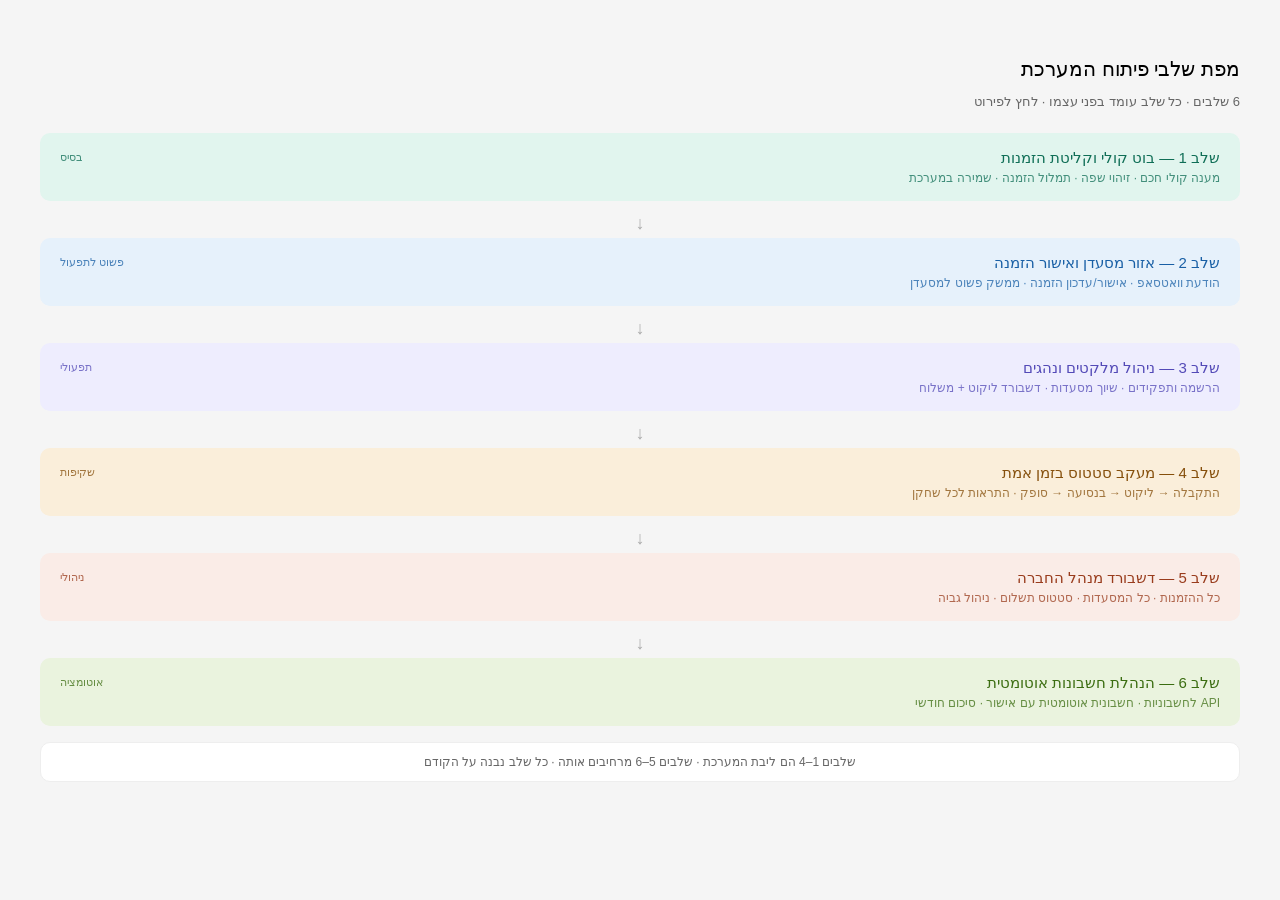
==== mockups/01_phases_overview.html @ 68e08d1b "Add initial phases overview HTML mockup" ====
<!DOCTYPE html>
<html dir="rtl" lang="he">
<head>
<meta charset="UTF-8">
<meta name="viewport" content="width=device-width, initial-scale=1.0">
<title>מפת שלבים — מערכת הזמנות</title>
<style>
  body { font-family: Arial, sans-serif; background: #f5f5f5; padding: 2rem; direction: rtl; }
  h2 { font-size: 20px; font-weight: 500; margin-bottom: 4px; }
  .subtitle { font-size: 13px; color: #666; margin-bottom: 24px; }
  .phase { border-radius: 10px; padding: 16px 20px; margin-bottom: 12px; cursor: pointer; transition: opacity .15s; }
  .phase:hover { opacity: .85; }
  .phase-title { font-size: 15px; font-weight: 500; margin-bottom: 4px; }
  .phase-sub { font-size: 12px; opacity: .75; }
  .phase-tag { float: left; font-size: 11px; opacity: .75; margin-top: 2px; }
  .arrow { text-align: center; color: #aaa; font-size: 18px; margin: 4px 0; }
  .p1 { background: #e1f5ee; color: #0f6e56; }
  .p2 { background: #e6f1fb; color: #185fa5; }
  .p3 { background: #eeedfe; color: #534ab7; }
  .p4 { background: #faeeda; color: #854f0b; }
  .p5 { background: #faece7; color: #993c1d; }
  .p6 { background: #eaf3de; color: #3b6d11; }
  .legend { margin-top: 16px; background: #fff; border-radius: 10px; padding: 12px 16px; font-size: 12px; color: #666; text-align: center; border: 1px solid #eee; }
</style>
</head>
<body>
<h2>מפת שלבי פיתוח המערכת</h2>
<p class="subtitle">6 שלבים · כל שלב עומד בפני עצמו · לחץ לפירוט</p>
<div class="phase p1"><span class="phase-tag">בסיס</span><div class="phase-title">שלב 1 — בוט קולי וקליטת הזמנות</div><div class="phase-sub">מענה קולי חכם · זיהוי שפה · תמלול הזמנה · שמירה במערכת</div></div>
<div class="arrow">↓</div>
<div class="phase p2"><span class="phase-tag">פשוט לתפעול</span><div class="phase-title">שלב 2 — אזור מסעדן ואישור הזמנה</div><div class="phase-sub">הודעת וואטסאפ · אישור/עדכון הזמנה · ממשק פשוט למסעדן</div></div>
<div class="arrow">↓</div>
<div class="phase p3"><span class="phase-tag">תפעולי</span><div class="phase-title">שלב 3 — ניהול מלקטים ונהגים</div><div class="phase-sub">הרשמה ותפקידים · שיוך מסעדות · דשבורד ליקוט + משלוח</div></div>
<div class="arrow">↓</div>
<div class="phase p4"><span class="phase-tag">שקיפות</span><div class="phase-title">שלב 4 — מעקב סטטוס בזמן אמת</div><div class="phase-sub">התקבלה → ליקוט → בנסיעה → סופק · התראות לכל שחקן</div></div>
<div class="arrow">↓</div>
<div class="phase p5"><span class="phase-tag">ניהולי</span><div class="phase-title">שלב 5 — דשבורד מנהל החברה</div><div class="phase-sub">כל ההזמנות · כל המסעדות · סטטוס תשלום · ניהול גביה</div></div>
<div class="arrow">↓</div>
<div class="phase p6"><span class="phase-tag">אוטומציה</span><div class="phase-title">שלב 6 — הנהלת חשבונות אוטומטית</div><div class="phase-sub">API לחשבוניות · חשבונית אוטומטית עם אישור · סיכום חודשי</div></div>
<div class="legend">שלבים 1–4 הם ליבת המערכת · שלבים 5–6 מרחיבים אותה · כל שלב נבנה על הקודם</div>
</body>
</html>
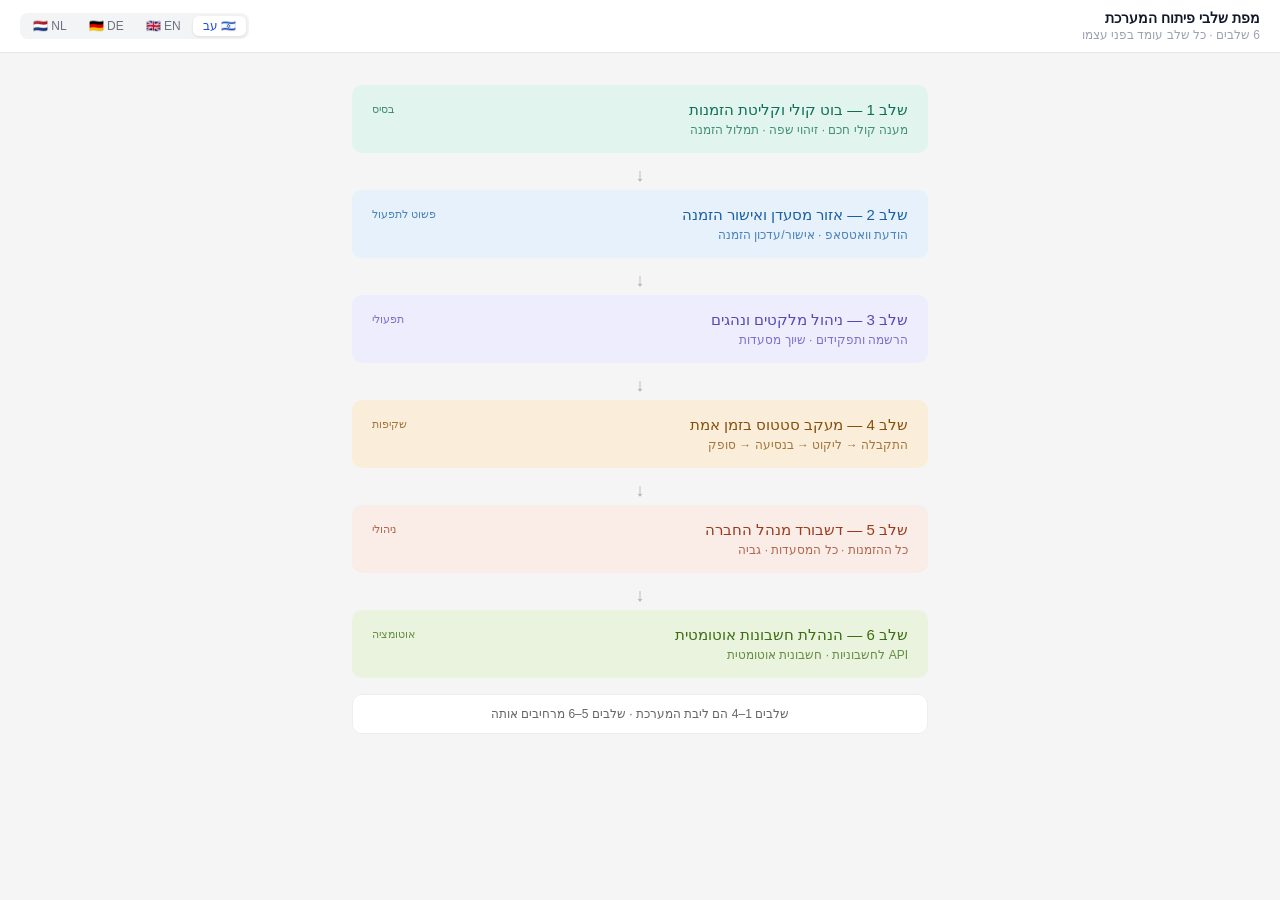
==== commit 924f7fc8: "Update HTML structure and content for phases overview" ====
--- a/mockups/01_phases_overview.html
+++ b/mockups/01_phases_overview.html
@@ -1,42 +1,74 @@
 <!DOCTYPE html>
-<html dir="rtl" lang="he">
+<html lang="he" dir="rtl">
 <head>
 <meta charset="UTF-8">
 <meta name="viewport" content="width=device-width, initial-scale=1.0">
-<title>מפת שלבים — מערכת הזמנות</title>
+<title>Smart Order System — Phases</title>
+<link rel="stylesheet" href="i18n.css">
 <style>
-  body { font-family: Arial, sans-serif; background: #f5f5f5; padding: 2rem; direction: rtl; }
-  h2 { font-size: 20px; font-weight: 500; margin-bottom: 4px; }
-  .subtitle { font-size: 13px; color: #666; margin-bottom: 24px; }
-  .phase { border-radius: 10px; padding: 16px 20px; margin-bottom: 12px; cursor: pointer; transition: opacity .15s; }
+  body { font-family: Arial, sans-serif; background: #f5f5f5; margin: 0; }
+  .content { padding: 2rem; max-width: 640px; margin: 0 auto; }
+  h2 { font-size: 20px; font-weight: 500; margin-block-end: 4px; }
+  .subtitle { font-size: 13px; color: #666; margin-block-end: 24px; }
+  .phase { border-radius: 10px; padding: 16px 20px; margin-block-end: 12px; cursor: pointer; transition: opacity .15s; }
   .phase:hover { opacity: .85; }
-  .phase-title { font-size: 15px; font-weight: 500; margin-bottom: 4px; }
-  .phase-sub { font-size: 12px; opacity: .75; }
-  .phase-tag { float: left; font-size: 11px; opacity: .75; margin-top: 2px; }
-  .arrow { text-align: center; color: #aaa; font-size: 18px; margin: 4px 0; }
+  .phase-title { font-size: 15px; font-weight: 500; margin-block-end: 4px; }
+  .phase-sub   { font-size: 12px; opacity: .75; }
+  .arrow { text-align: center; color: #aaa; font-size: 18px; margin-block: 4px; }
   .p1 { background: #e1f5ee; color: #0f6e56; }
   .p2 { background: #e6f1fb; color: #185fa5; }
   .p3 { background: #eeedfe; color: #534ab7; }
   .p4 { background: #faeeda; color: #854f0b; }
   .p5 { background: #faece7; color: #993c1d; }
   .p6 { background: #eaf3de; color: #3b6d11; }
-  .legend { margin-top: 16px; background: #fff; border-radius: 10px; padding: 12px 16px; font-size: 12px; color: #666; text-align: center; border: 1px solid #eee; }
+  .legend { margin-block-start: 16px; background: #fff; border-radius: 10px; padding: 12px 16px; font-size: 12px; color: #666; text-align: center; border: 1px solid #eee; }
 </style>
 </head>
 <body>
-<h2>מפת שלבי פיתוח המערכת</h2>
-<p class="subtitle">6 שלבים · כל שלב עומד בפני עצמו · לחץ לפירוט</p>
-<div class="phase p1"><span class="phase-tag">בסיס</span><div class="phase-title">שלב 1 — בוט קולי וקליטת הזמנות</div><div class="phase-sub">מענה קולי חכם · זיהוי שפה · תמלול הזמנה · שמירה במערכת</div></div>
-<div class="arrow">↓</div>
-<div class="phase p2"><span class="phase-tag">פשוט לתפעול</span><div class="phase-title">שלב 2 — אזור מסעדן ואישור הזמנה</div><div class="phase-sub">הודעת וואטסאפ · אישור/עדכון הזמנה · ממשק פשוט למסעדן</div></div>
-<div class="arrow">↓</div>
-<div class="phase p3"><span class="phase-tag">תפעולי</span><div class="phase-title">שלב 3 — ניהול מלקטים ונהגים</div><div class="phase-sub">הרשמה ותפקידים · שיוך מסעדות · דשבורד ליקוט + משלוח</div></div>
-<div class="arrow">↓</div>
-<div class="phase p4"><span class="phase-tag">שקיפות</span><div class="phase-title">שלב 4 — מעקב סטטוס בזמן אמת</div><div class="phase-sub">התקבלה → ליקוט → בנסיעה → סופק · התראות לכל שחקן</div></div>
-<div class="arrow">↓</div>
-<div class="phase p5"><span class="phase-tag">ניהולי</span><div class="phase-title">שלב 5 — דשבורד מנהל החברה</div><div class="phase-sub">כל ההזמנות · כל המסעדות · סטטוס תשלום · ניהול גביה</div></div>
-<div class="arrow">↓</div>
-<div class="phase p6"><span class="phase-tag">אוטומציה</span><div class="phase-title">שלב 6 — הנהלת חשבונות אוטומטית</div><div class="phase-sub">API לחשבוניות · חשבונית אוטומטית עם אישור · סיכום חודשי</div></div>
-<div class="legend">שלבים 1–4 הם ליבת המערכת · שלבים 5–6 מרחיבים אותה · כל שלב נבנה על הקודם</div>
+<script src="translations.js"></script>
+<script>
+  document.addEventListener('DOMContentLoaded', () => {
+    buildPageHeader({ titleKey: 'phases_title', subtitleKey: 'phases_sub' });
+  });
+</script>
+
+<div class="content">
+  <div class="phase p1">
+    <span class="phase-tag" data-i18n="tag_base">בסיס</span>
+    <div class="phase-title" data-i18n="phase1_title">שלב 1 — בוט קולי וקליטת הזמנות</div>
+    <div class="phase-sub"  data-i18n="phase1_sub">מענה קולי חכם · זיהוי שפה · תמלול הזמנה</div>
+  </div>
+  <div class="arrow">↓</div>
+  <div class="phase p2">
+    <span class="phase-tag" data-i18n="tag_simple">פשוט לתפעול</span>
+    <div class="phase-title" data-i18n="phase2_title">שלב 2 — אזור מסעדן ואישור הזמנה</div>
+    <div class="phase-sub"  data-i18n="phase2_sub">הודעת וואטסאפ · אישור/עדכון הזמנה</div>
+  </div>
+  <div class="arrow">↓</div>
+  <div class="phase p3">
+    <span class="phase-tag" data-i18n="tag_ops">תפעולי</span>
+    <div class="phase-title" data-i18n="phase3_title">שלב 3 — ניהול מלקטים ונהגים</div>
+    <div class="phase-sub"  data-i18n="phase3_sub">הרשמה ותפקידים · שיוך מסעדות</div>
+  </div>
+  <div class="arrow">↓</div>
+  <div class="phase p4">
+    <span class="phase-tag" data-i18n="tag_transparent">שקיפות</span>
+    <div class="phase-title" data-i18n="phase4_title">שלב 4 — מעקב סטטוס בזמן אמת</div>
+    <div class="phase-sub"  data-i18n="phase4_sub">התקבלה → ליקוט → בנסיעה → סופק</div>
+  </div>
+  <div class="arrow">↓</div>
+  <div class="phase p5">
+    <span class="phase-tag" data-i18n="tag_mgmt">ניהולי</span>
+    <div class="phase-title" data-i18n="phase5_title">שלב 5 — דשבורד מנהל החברה</div>
+    <div class="phase-sub"  data-i18n="phase5_sub">כל ההזמנות · כל המסעדות · גביה</div>
+  </div>
+  <div class="arrow">↓</div>
+  <div class="phase p6">
+    <span class="phase-tag" data-i18n="tag_auto">אוטומציה</span>
+    <div class="phase-title" data-i18n="phase6_title">שלב 6 — הנהלת חשבונות אוטומטית</div>
+    <div class="phase-sub"  data-i18n="phase6_sub">API לחשבוניות · חשבונית אוטומטית</div>
+  </div>
+  <div class="legend" data-i18n="legend_text">שלבים 1–4 הם ליבת המערכת · שלבים 5–6 מרחיבים אותה</div>
+</div>
 </body>
 </html>
--- a/mockups/i18n.css
+++ b/mockups/i18n.css
@@ -0,0 +1,240 @@
+/*
+ * i18n.css
+ * Smart Order System — RTL/LTR layout layer
+ * Uses CSS Logical Properties throughout.
+ * Import AFTER your base stylesheet.
+ */
+
+/* ── Reset physical margin/padding to logical ─────────────────────────────── */
+
+*,
+*::before,
+*::after {
+  box-sizing: border-box;
+}
+
+/* Buttons — no fixed width, flex-based so German/Dutch text can grow */
+button,
+.btn-g,
+.btn-o,
+.btn-main,
+.btn-sec,
+.btn-sm,
+.tab,
+.fchip {
+  width: auto;
+  min-width: 0;
+  white-space: nowrap;
+  text-align: center;
+}
+
+/* Action rows — wrap on overflow so long DE/NL labels don't clip */
+.actions,
+.btn-row,
+.oc-actions {
+  display: flex;
+  flex-wrap: wrap;
+  gap: 6px;
+}
+
+.actions .btn-main,
+.actions .btn-sec,
+.btn-row .btn-sm {
+  flex: 1 1 auto;
+  min-width: 80px;
+}
+
+/* ── Logical margin/padding replacements ──────────────────────────────────── */
+
+/* Cards inner padding */
+.card-body,
+.pbody,
+.rest-detail,
+.det-header {
+  padding-inline: 12px;
+}
+
+/* Filter chips gap */
+.filter-row,
+.filter-chip-row {
+  display: flex;
+  flex-wrap: wrap;
+  gap: 5px;
+  margin-block-end: 10px;
+}
+
+/* Stat cards */
+.stats,
+.summary-bar,
+.mini-row,
+.stats-row {
+  display: grid;
+  gap: 8px;
+}
+
+/* Tab row border — logical */
+.tab-row {
+  display: flex;
+  border-block-end: 0.5px solid var(--c-border, #e5e7eb);
+  margin-block-end: 14px;
+  overflow-x: auto;
+}
+
+/* Tab active indicator — logical */
+.tab.active {
+  border-block-end: 2px solid #2563eb;
+}
+
+/* List rows */
+.hrow,
+.inv-row,
+.card-row,
+.order-mini,
+.collect-row {
+  display: flex;
+  justify-content: space-between;
+  align-items: center;
+  padding-block: 7px;
+  border-block-end: 0.5px solid var(--c-border, #e5e7eb);
+}
+
+/* Check items */
+.check-item {
+  display: flex;
+  align-items: center;
+  gap: 8px;
+  padding-block: 5px;
+  border-block-end: 0.5px solid var(--c-border, #f3f4f6);
+}
+
+/* Check qty — push to inline-end */
+.check-qty {
+  margin-inline-start: auto;
+}
+
+/* Card top row */
+.card-top,
+.oc-top,
+.rest-header,
+.mc-header,
+.det-header {
+  display: flex;
+  justify-content: space-between;
+  align-items: flex-start;
+  gap: 8px;
+}
+
+/* Avatar + name row */
+.user-info,
+.top {
+  display: flex;
+  align-items: center;
+  gap: 8px;
+}
+
+/* Progress bar — inherits block direction */
+.progress-bar {
+  block-size: 4px;
+  border-radius: 2px;
+  margin-block: 8px 4px;
+}
+
+.progress-fill {
+  block-size: 4px;
+  border-radius: 2px;
+}
+
+/* Driver info card */
+.driver-card {
+  margin-block-start: 8px;
+  padding-inline: 10px;
+  padding-block: 8px;
+}
+
+/* ── RTL-specific overrides ─────────────────────────────────────────────────── */
+
+[dir="rtl"] .open-btn::after  { content: none; }
+[dir="rtl"] .open-btn         { unicode-bidi: plaintext; }
+
+/* Flip the "open →" arrow for RTL */
+[dir="rtl"] [data-i18n="btn_open"]::after,
+[dir="rtl"] [data-i18n="open_btn"]::after { content: none; }
+
+/* Phase tag floats to logical inline-end */
+.phase-tag {
+  float: inline-end;
+  font-size: 11px;
+  opacity: .75;
+  margin-block-start: 2px;
+}
+
+/* ── Typography scaling for long languages ────────────────────────────────── */
+
+/*
+  German & Dutch strings can be 30–50% longer than Hebrew/English.
+  Use clamp() so text scales down gracefully instead of overflowing.
+*/
+.btn-g,
+.btn-o,
+.btn-main,
+.btn-sec,
+.btn-sm {
+  font-size: clamp(10px, 1.8vw, 13px);
+  padding-inline: clamp(6px, 1.5vw, 14px);
+  padding-block: 7px;
+}
+
+.tab {
+  font-size: clamp(10px, 1.6vw, 13px);
+  padding-inline: clamp(6px, 1.5vw, 14px);
+  padding-block: 8px;
+}
+
+.fchip {
+  font-size: clamp(10px, 1.4vw, 12px);
+  padding-inline: clamp(6px, 1.2vw, 10px);
+  padding-block: 3px;
+}
+
+/* Stats number — no scaling needed */
+.sc-n,
+.mini-n,
+.stat-n {
+  font-size: 20px;
+  font-weight: 500;
+}
+
+/* Labels below stats — can be long in DE/NL */
+.sc-l,
+.mini-l,
+.stat-l {
+  font-size: clamp(9px, 1.3vw, 11px);
+  color: #6b7280;
+  margin-block-start: 2px;
+  overflow: hidden;
+  text-overflow: ellipsis;
+  white-space: nowrap;
+}
+
+/* ── Search input — logical width ────────────────────────────────────────── */
+.search-input {
+  inline-size: 100%;
+  margin-block-end: 10px;
+}
+
+/* ── Summary total bar ───────────────────────────────────────────────────── */
+.summary-total {
+  display: flex;
+  justify-content: space-between;
+  align-items: center;
+  padding: 10px;
+  border-radius: 8px;
+  margin-block-start: 10px;
+}
+
+/* ── Page header (from translations.js buildPageHeader) ──────────────────── */
+.i18n-header {
+  position: sticky;
+  inset-block-start: 0;
+  z-index: 100;
+}
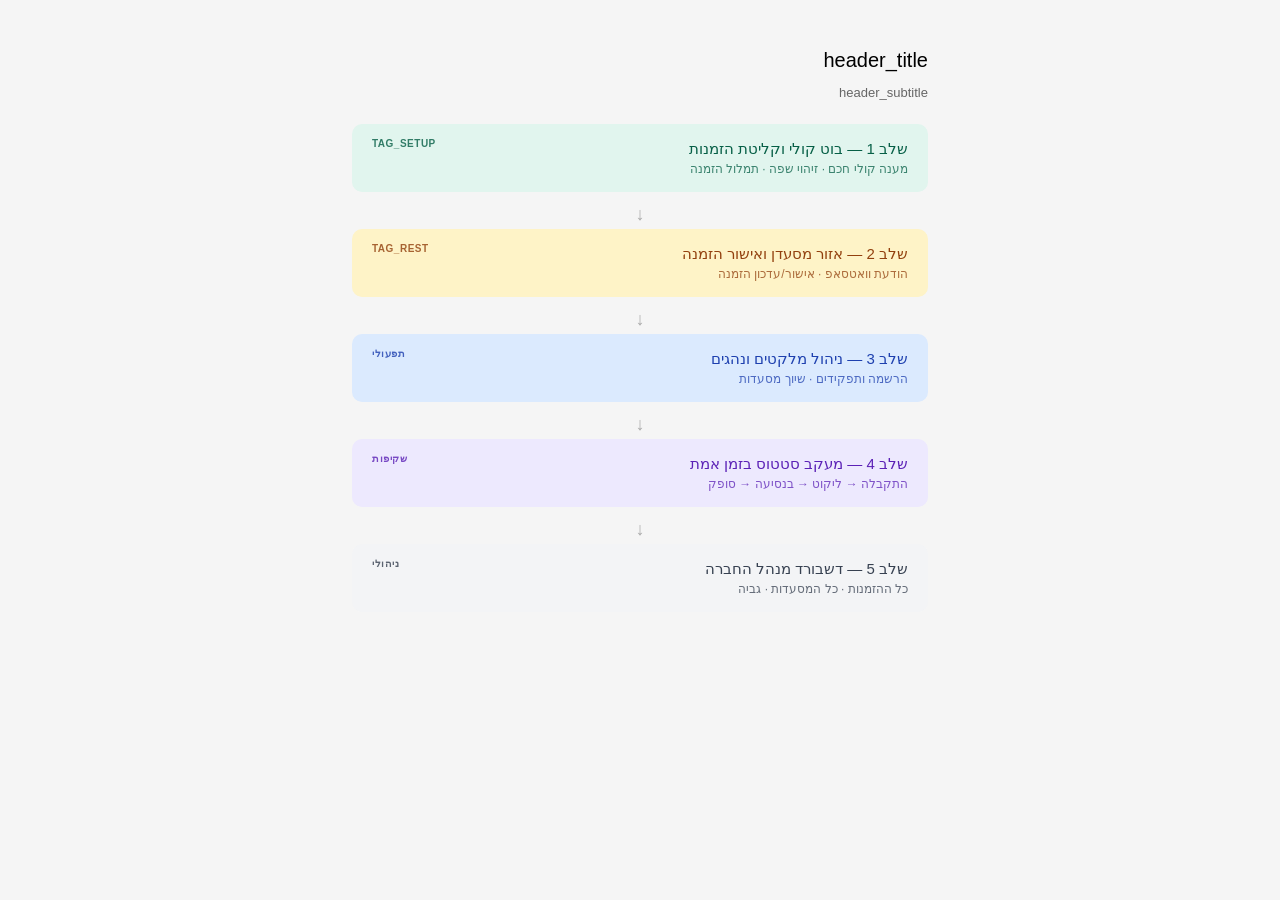
==== commit 2b34de0b: "Refactor phases overview with updated titles and tags Updated phase titles, subtitles, and tags for " ====
--- a/mockups/01_phases_overview.html
+++ b/mockups/01_phases_overview.html
@@ -1,74 +1,74 @@
 <!DOCTYPE html>
 <html lang="he" dir="rtl">
 <head>
-<meta charset="UTF-8">
-<meta name="viewport" content="width=device-width, initial-scale=1.0">
-<title>Smart Order System — Phases</title>
-<link rel="stylesheet" href="i18n.css">
-<style>
-  body { font-family: Arial, sans-serif; background: #f5f5f5; margin: 0; }
-  .content { padding: 2rem; max-width: 640px; margin: 0 auto; }
-  h2 { font-size: 20px; font-weight: 500; margin-block-end: 4px; }
-  .subtitle { font-size: 13px; color: #666; margin-block-end: 24px; }
-  .phase { border-radius: 10px; padding: 16px 20px; margin-block-end: 12px; cursor: pointer; transition: opacity .15s; }
-  .phase:hover { opacity: .85; }
-  .phase-title { font-size: 15px; font-weight: 500; margin-block-end: 4px; }
-  .phase-sub   { font-size: 12px; opacity: .75; }
-  .arrow { text-align: center; color: #aaa; font-size: 18px; margin-block: 4px; }
-  .p1 { background: #e1f5ee; color: #0f6e56; }
-  .p2 { background: #e6f1fb; color: #185fa5; }
-  .p3 { background: #eeedfe; color: #534ab7; }
-  .p4 { background: #faeeda; color: #854f0b; }
-  .p5 { background: #faece7; color: #993c1d; }
-  .p6 { background: #eaf3de; color: #3b6d11; }
-  .legend { margin-block-start: 16px; background: #fff; border-radius: 10px; padding: 12px 16px; font-size: 12px; color: #666; text-align: center; border: 1px solid #eee; }
-</style>
+  <meta charset="UTF-8">
+  <meta name="viewport" content="width=device-width, initial-scale=1.0">
+  <title>Smart Order System — Phases</title>
+  <link rel="stylesheet" href="i18n.css">
+  <style>
+    body { font-family: Arial, sans-serif; background: #f5f5f5; margin: 0; }
+    .content { padding: 2rem; max-width: 640px; margin: 0 auto; }
+    h2 { font-size: 20px; font-weight: 500; margin-block-end: 4px; }
+    .subtitle { font-size: 13px; color: #666; margin-block-end: 24px; }
+    .phase { border-radius: 10px; padding: 16px 20px; margin-block-end: 12px; cursor: pointer; transition: opacity .15s; position: relative; }
+    .phase:hover { opacity: .85; }
+    .phase-title { font-size: 15px; font-weight: 500; margin-block-end: 4px; }
+    .phase-sub   { font-size: 12px; opacity: .75; }
+    .phase-tag   { position: absolute; top: 12px; left: 20px; font-size: 10px; font-weight: bold; text-transform: uppercase; letter-spacing: 0.05em; opacity: 0.8; }
+    [dir="ltr"] .phase-tag { left: auto; right: 20px; }
+    .arrow { text-align: center; color: #aaa; font-size: 18px; margin-block: 4px; }
+    .p1 { background: #e1f5ee; color: #065f46; }
+    .p2 { background: #fef3c7; color: #92400e; }
+    .p3 { background: #dbeafe; color: #1e40af; }
+    .p4 { background: #ede9fe; color: #5b21b6; }
+    .p5 { background: #f3f4f6; color: #374151; }
+  </style>
 </head>
 <body>
-<script src="translations.js"></script>
-<script>
-  document.addEventListener('DOMContentLoaded', () => {
-    buildPageHeader({ titleKey: 'phases_title', subtitleKey: 'phases_sub' });
-  });
-</script>
 
 <div class="content">
-  <div class="phase p1">
-    <span class="phase-tag" data-i18n="tag_base">בסיס</span>
-    <div class="phase-title" data-i18n="phase1_title">שלב 1 — בוט קולי וקליטת הזמנות</div>
-    <div class="phase-sub"  data-i18n="phase1_sub">מענה קולי חכם · זיהוי שפה · תמלול הזמנה</div>
+  <h2 data-i18n="header_title">מערכת חכמה לניהול הזמנות</h2>
+  <p class="subtitle" data-i18n="header_subtitle">תהליכי עבודה ומחזור חיים של הזמנה</p>
+
+  <div class="phase p1" onclick="window.location.href='02_restaurant_screens.html'">
+    <span class="phase-tag" data-i18n="tag_setup">הקמה</span>
+    <div class="phase-title" data-i18n="phase1_title">שלב 1 — הקמה וניהול קטלוג</div>
+    <div class="phase-sub" data-i18n="phase1_sub">הגדרת מוצרים · תמחור · קטלוג דיגיטלי</div>
   </div>
+
   <div class="arrow">↓</div>
-  <div class="phase p2">
-    <span class="phase-tag" data-i18n="tag_simple">פשוט לתפעול</span>
+
+  <div class="phase p2" onclick="window.location.href='02_restaurant_screens.html'">
+    <span class="phase-tag" data-i18n="tag_rest">לקוח</span>
     <div class="phase-title" data-i18n="phase2_title">שלב 2 — אזור מסעדן ואישור הזמנה</div>
-    <div class="phase-sub"  data-i18n="phase2_sub">הודעת וואטסאפ · אישור/עדכון הזמנה</div>
+    <div class="phase-sub" data-i18n="phase2_sub">הודעת וואטסאפ · אישור/עדכון הזמנה</div>
   </div>
+
   <div class="arrow">↓</div>
-  <div class="phase p3">
+
+  <div class="phase p3" onclick="window.location.href='04_picker_driver_dashboard.html'">
     <span class="phase-tag" data-i18n="tag_ops">תפעולי</span>
     <div class="phase-title" data-i18n="phase3_title">שלב 3 — ניהול מלקטים ונהגים</div>
-    <div class="phase-sub"  data-i18n="phase3_sub">הרשמה ותפקידים · שיוך מסעדות</div>
+    <div class="phase-sub" data-i18n="phase3_sub">הרשמה ותפקידים · שיוך מסעדות</div>
   </div>
+
   <div class="arrow">↓</div>
-  <div class="phase p4">
+
+  <div class="phase p4" onclick="window.location.href='02_restaurant_screens.html'">
     <span class="phase-tag" data-i18n="tag_transparent">שקיפות</span>
     <div class="phase-title" data-i18n="phase4_title">שלב 4 — מעקב סטטוס בזמן אמת</div>
-    <div class="phase-sub"  data-i18n="phase4_sub">התקבלה → ליקוט → בנסיעה → סופק</div>
+    <div class="phase-sub" data-i18n="phase4_sub">התקבלה → ליקוט → בנסיעה → סופק</div>
   </div>
+
   <div class="arrow">↓</div>
-  <div class="phase p5">
+
+  <div class="phase p5" onclick="window.location.href='05_manager_dashboard.html'">
     <span class="phase-tag" data-i18n="tag_mgmt">ניהולי</span>
-    <div class="phase-title" data-i18n="phase5_title">שלב 5 — דשבורד מנהל החברה</div>
-    <div class="phase-sub"  data-i18n="phase5_sub">כל ההזמנות · כל המסעדות · גביה</div>
+    <div class="phase-title" data-i18n="phase5_title">שלב 5 — דשבורד מנהל וחשבוניות</div>
+    <div class="phase-sub" data-i18n="phase5_sub">ניתוח נתונים · היסטוריית חשבוניות</div>
   </div>
-  <div class="arrow">↓</div>
-  <div class="phase p6">
-    <span class="phase-tag" data-i18n="tag_auto">אוטומציה</span>
-    <div class="phase-title" data-i18n="phase6_title">שלב 6 — הנהלת חשבונות אוטומטית</div>
-    <div class="phase-sub"  data-i18n="phase6_sub">API לחשבוניות · חשבונית אוטומטית</div>
-  </div>
-  <div class="legend" data-i18n="legend_text">שלבים 1–4 הם ליבת המערכת · שלבים 5–6 מרחיבים אותה</div>
 </div>
+
+<script src="translations.js"></script>
 </body>
 </html>
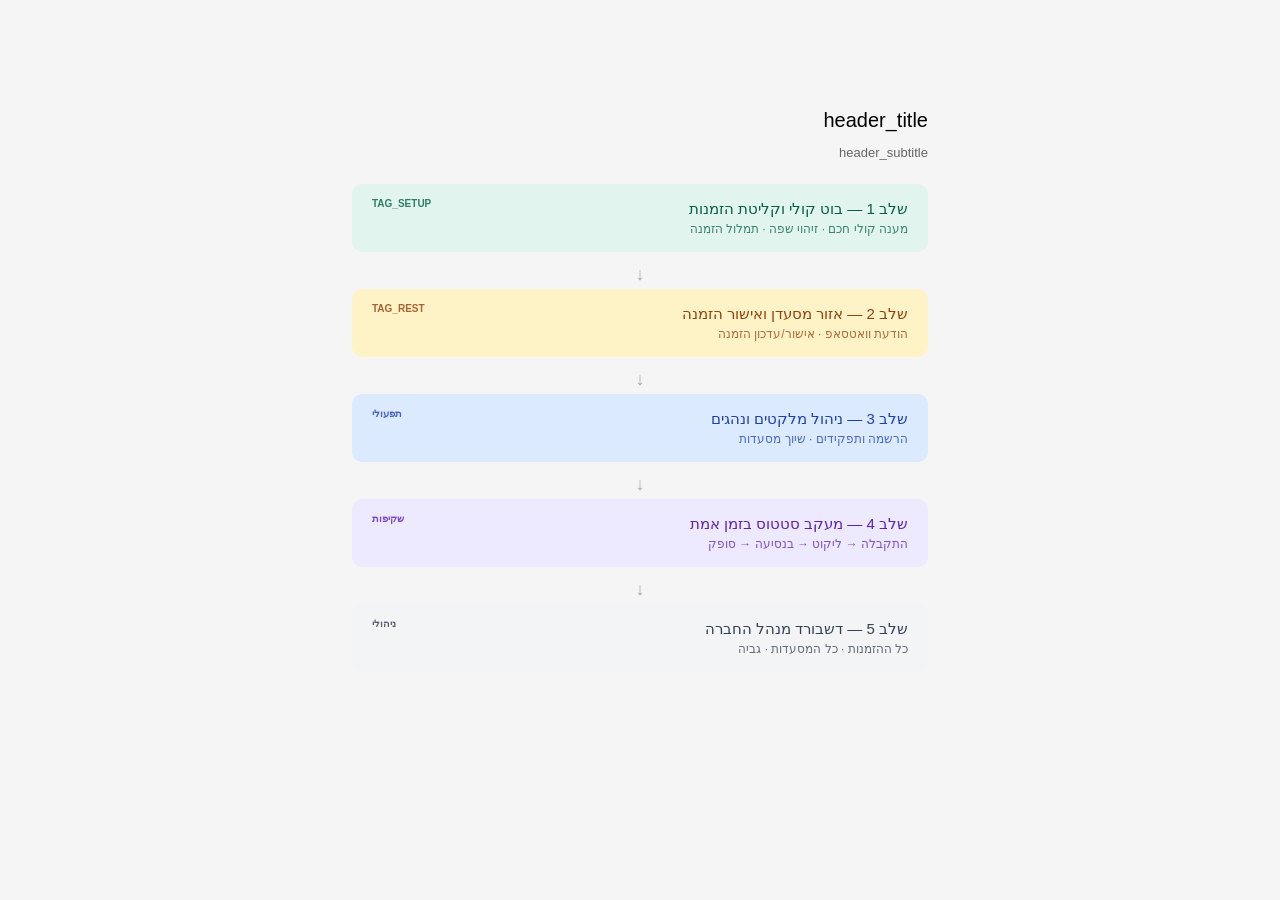
==== commit c5b77ad9: "Refine CSS styles for phases overview Updated CSS styles for better layout and spacing." ====
--- a/mockups/01_phases_overview.html
+++ b/mockups/01_phases_overview.html
@@ -6,17 +6,17 @@
   <title>Smart Order System — Phases</title>
   <link rel="stylesheet" href="i18n.css">
   <style>
-    body { font-family: Arial, sans-serif; background: #f5f5f5; margin: 0; }
+    body { font-family: Arial, sans-serif; background: #f5f5f5; margin: 0; padding-top: 60px; }
     .content { padding: 2rem; max-width: 640px; margin: 0 auto; }
-    h2 { font-size: 20px; font-weight: 500; margin-block-end: 4px; }
-    .subtitle { font-size: 13px; color: #666; margin-block-end: 24px; }
-    .phase { border-radius: 10px; padding: 16px 20px; margin-block-end: 12px; cursor: pointer; transition: opacity .15s; position: relative; }
+    h2 { font-size: 20px; font-weight: 500; margin-bottom: 4px; }
+    .subtitle { font-size: 13px; color: #666; margin-bottom: 24px; }
+    .phase { border-radius: 10px; padding: 16px 20px; margin-bottom: 12px; cursor: pointer; transition: opacity .15s; position: relative; }
     .phase:hover { opacity: .85; }
-    .phase-title { font-size: 15px; font-weight: 500; margin-block-end: 4px; }
+    .phase-title { font-size: 15px; font-weight: 500; margin-bottom: 4px; }
     .phase-sub   { font-size: 12px; opacity: .75; }
-    .phase-tag   { position: absolute; top: 12px; left: 20px; font-size: 10px; font-weight: bold; text-transform: uppercase; letter-spacing: 0.05em; opacity: 0.8; }
+    .phase-tag   { position: absolute; top: 12px; left: 20px; font-size: 10px; font-weight: bold; text-transform: uppercase; opacity: 0.8; }
     [dir="ltr"] .phase-tag { left: auto; right: 20px; }
-    .arrow { text-align: center; color: #aaa; font-size: 18px; margin-block: 4px; }
+    .arrow { text-align: center; color: #aaa; font-size: 18px; margin: 4px 0; }
     .p1 { background: #e1f5ee; color: #065f46; }
     .p2 { background: #fef3c7; color: #92400e; }
     .p3 { background: #dbeafe; color: #1e40af; }
@@ -35,33 +35,25 @@
     <div class="phase-title" data-i18n="phase1_title">שלב 1 — הקמה וניהול קטלוג</div>
     <div class="phase-sub" data-i18n="phase1_sub">הגדרת מוצרים · תמחור · קטלוג דיגיטלי</div>
   </div>
-
   <div class="arrow">↓</div>
-
   <div class="phase p2" onclick="window.location.href='02_restaurant_screens.html'">
     <span class="phase-tag" data-i18n="tag_rest">לקוח</span>
     <div class="phase-title" data-i18n="phase2_title">שלב 2 — אזור מסעדן ואישור הזמנה</div>
     <div class="phase-sub" data-i18n="phase2_sub">הודעת וואטסאפ · אישור/עדכון הזמנה</div>
   </div>
-
   <div class="arrow">↓</div>
-
   <div class="phase p3" onclick="window.location.href='04_picker_driver_dashboard.html'">
     <span class="phase-tag" data-i18n="tag_ops">תפעולי</span>
     <div class="phase-title" data-i18n="phase3_title">שלב 3 — ניהול מלקטים ונהגים</div>
     <div class="phase-sub" data-i18n="phase3_sub">הרשמה ותפקידים · שיוך מסעדות</div>
   </div>
-
   <div class="arrow">↓</div>
-
   <div class="phase p4" onclick="window.location.href='02_restaurant_screens.html'">
     <span class="phase-tag" data-i18n="tag_transparent">שקיפות</span>
     <div class="phase-title" data-i18n="phase4_title">שלב 4 — מעקב סטטוס בזמן אמת</div>
     <div class="phase-sub" data-i18n="phase4_sub">התקבלה → ליקוט → בנסיעה → סופק</div>
   </div>
-
   <div class="arrow">↓</div>
-
   <div class="phase p5" onclick="window.location.href='05_manager_dashboard.html'">
     <span class="phase-tag" data-i18n="tag_mgmt">ניהולי</span>
     <div class="phase-title" data-i18n="phase5_title">שלב 5 — דשבורד מנהל וחשבוניות</div>
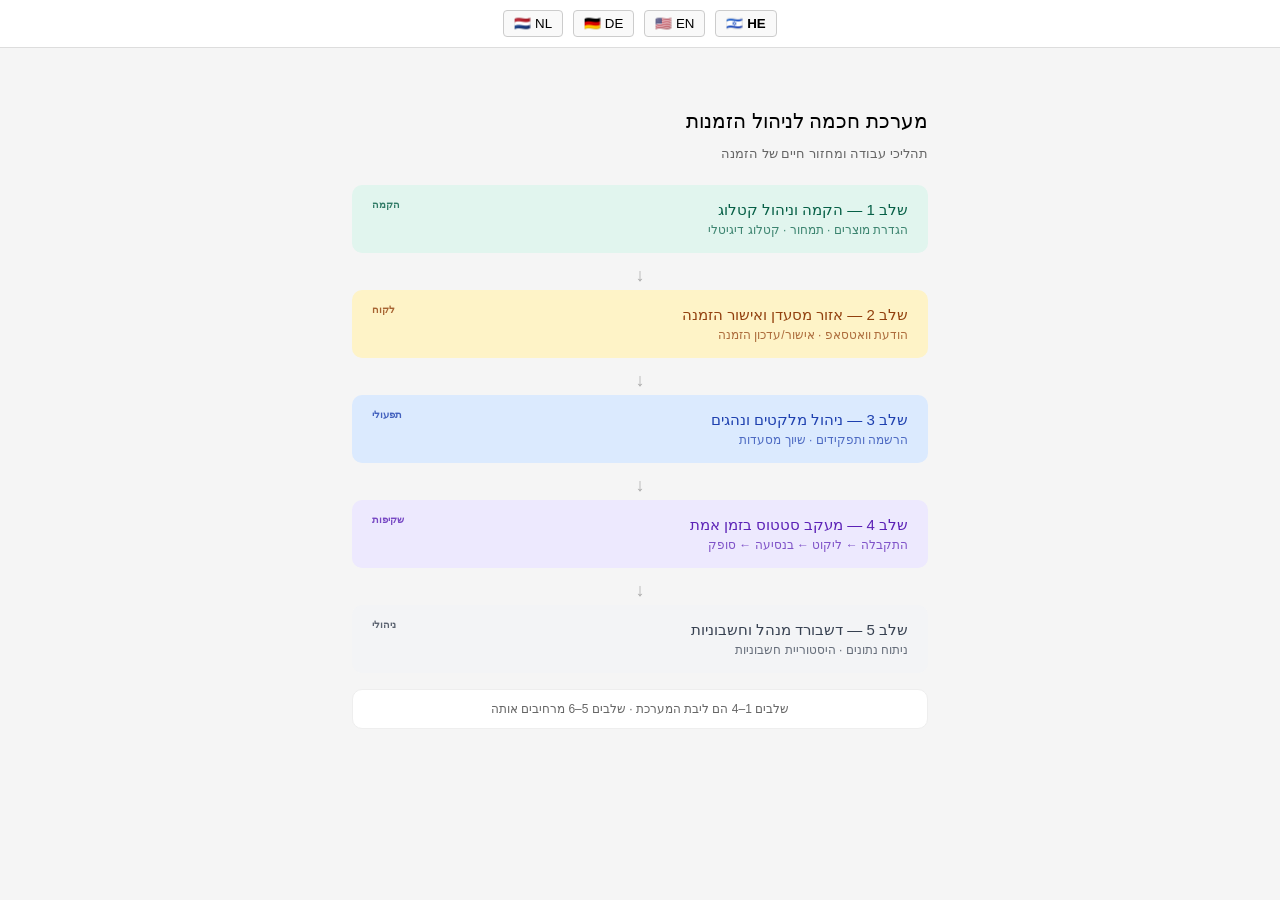
==== commit d598000d: "Refactor HTML structure and styles for phases overview" ====
--- a/mockups/01_phases_overview.html
+++ b/mockups/01_phases_overview.html
@@ -1,66 +1,65 @@
 <!DOCTYPE html>
 <html lang="he" dir="rtl">
 <head>
-  <meta charset="UTF-8">
-  <meta name="viewport" content="width=device-width, initial-scale=1.0">
-  <title>Smart Order System — Phases</title>
-  <link rel="stylesheet" href="i18n.css">
-  <style>
-    body { font-family: Arial, sans-serif; background: #f5f5f5; margin: 0; padding-top: 60px; }
-    .content { padding: 2rem; max-width: 640px; margin: 0 auto; }
-    h2 { font-size: 20px; font-weight: 500; margin-bottom: 4px; }
-    .subtitle { font-size: 13px; color: #666; margin-bottom: 24px; }
-    .phase { border-radius: 10px; padding: 16px 20px; margin-bottom: 12px; cursor: pointer; transition: opacity .15s; position: relative; }
-    .phase:hover { opacity: .85; }
-    .phase-title { font-size: 15px; font-weight: 500; margin-bottom: 4px; }
-    .phase-sub   { font-size: 12px; opacity: .75; }
-    .phase-tag   { position: absolute; top: 12px; left: 20px; font-size: 10px; font-weight: bold; text-transform: uppercase; opacity: 0.8; }
-    [dir="ltr"] .phase-tag { left: auto; right: 20px; }
-    .arrow { text-align: center; color: #aaa; font-size: 18px; margin: 4px 0; }
-    .p1 { background: #e1f5ee; color: #065f46; }
-    .p2 { background: #fef3c7; color: #92400e; }
-    .p3 { background: #dbeafe; color: #1e40af; }
-    .p4 { background: #ede9fe; color: #5b21b6; }
-    .p5 { background: #f3f4f6; color: #374151; }
-  </style>
+    <meta charset="UTF-8">
+    <meta name="viewport" content="width=device-width, initial-scale=1.0">
+    <title>Smart Order System — Phases</title>
+    <link rel="stylesheet" href="i18n.css">
+    <style>
+        body { font-family: Arial, sans-serif; background: #f5f5f5; margin: 0; padding-top: 60px; }
+        .content { padding: 2rem; max-width: 640px; margin: 0 auto; }
+        h2 { font-size: 20px; font-weight: 500; margin-block-end: 4px; }
+        .subtitle { font-size: 13px; color: #666; margin-block-end: 24px; }
+        .phase { border-radius: 10px; padding: 16px 20px; margin-block-end: 12px; cursor: pointer; transition: opacity .15s; position: relative; }
+        .phase:hover { opacity: .85; }
+        .phase-title { font-size: 15px; font-weight: 500; margin-block-end: 4px; }
+        .phase-sub { font-size: 12px; opacity: .75; }
+        .phase-tag { position: absolute; top: 12px; left: 20px; font-size: 10px; font-weight: bold; text-transform: uppercase; opacity: 0.8; }
+        [dir="ltr"] .phase-tag { left: auto; right: 20px; }
+        .arrow { text-align: center; color: #aaa; font-size: 18px; margin: 4px 0; }
+        .p1 { background: #e1f5ee; color: #065f46; }
+        .p2 { background: #fef3c7; color: #92400e; }
+        .p3 { background: #dbeafe; color: #1e40af; }
+        .p4 { background: #ede9fe; color: #5b21b6; }
+        .p5 { background: #f3f4f6; color: #374151; }
+        .legend { margin-block-start: 16px; background: #fff; border-radius: 10px; padding: 12px 16px; font-size: 12px; color: #666; text-align: center; border: 1px solid #eee; }
+    </style>
 </head>
 <body>
-
 <div class="content">
-  <h2 data-i18n="header_title">מערכת חכמה לניהול הזמנות</h2>
-  <p class="subtitle" data-i18n="header_subtitle">תהליכי עבודה ומחזור חיים של הזמנה</p>
-
-  <div class="phase p1" onclick="window.location.href='02_restaurant_screens.html'">
-    <span class="phase-tag" data-i18n="tag_setup">הקמה</span>
-    <div class="phase-title" data-i18n="phase1_title">שלב 1 — הקמה וניהול קטלוג</div>
-    <div class="phase-sub" data-i18n="phase1_sub">הגדרת מוצרים · תמחור · קטלוג דיגיטלי</div>
-  </div>
-  <div class="arrow">↓</div>
-  <div class="phase p2" onclick="window.location.href='02_restaurant_screens.html'">
-    <span class="phase-tag" data-i18n="tag_rest">לקוח</span>
-    <div class="phase-title" data-i18n="phase2_title">שלב 2 — אזור מסעדן ואישור הזמנה</div>
-    <div class="phase-sub" data-i18n="phase2_sub">הודעת וואטסאפ · אישור/עדכון הזמנה</div>
-  </div>
-  <div class="arrow">↓</div>
-  <div class="phase p3" onclick="window.location.href='04_picker_driver_dashboard.html'">
-    <span class="phase-tag" data-i18n="tag_ops">תפעולי</span>
-    <div class="phase-title" data-i18n="phase3_title">שלב 3 — ניהול מלקטים ונהגים</div>
-    <div class="phase-sub" data-i18n="phase3_sub">הרשמה ותפקידים · שיוך מסעדות</div>
-  </div>
-  <div class="arrow">↓</div>
-  <div class="phase p4" onclick="window.location.href='02_restaurant_screens.html'">
-    <span class="phase-tag" data-i18n="tag_transparent">שקיפות</span>
-    <div class="phase-title" data-i18n="phase4_title">שלב 4 — מעקב סטטוס בזמן אמת</div>
-    <div class="phase-sub" data-i18n="phase4_sub">התקבלה → ליקוט → בנסיעה → סופק</div>
-  </div>
-  <div class="arrow">↓</div>
-  <div class="phase p5" onclick="window.location.href='05_manager_dashboard.html'">
-    <span class="phase-tag" data-i18n="tag_mgmt">ניהולי</span>
-    <div class="phase-title" data-i18n="phase5_title">שלב 5 — דשבורד מנהל וחשבוניות</div>
-    <div class="phase-sub" data-i18n="phase5_sub">ניתוח נתונים · היסטוריית חשבוניות</div>
-  </div>
+    <h2 data-i18n="header_title">מערכת חכמה לניהול הזמנות</h2>
+    <p class="subtitle" data-i18n="header_subtitle">תהליכי עבודה ומחזור חיים של הזמנה</p>
+    <div class="phase p1" onclick="window.location.href='02_restaurant_screens.html'">
+        <span class="phase-tag" data-i18n="tag_setup">הקמה</span>
+        <div class="phase-title" data-i18n="phase1_title">שלב 1 — הקמה וניהול קטלוג</div>
+        <div class="phase-sub" data-i18n="phase1_sub">הגדרת מוצרים · תמחור · קטלוג דיגיטלי</div>
+    </div>
+    <div class="arrow">↓</div>
+    <div class="phase p2" onclick="window.location.href='02_restaurant_screens.html'">
+        <span class="phase-tag" data-i18n="tag_rest">לקוח</span>
+        <div class="phase-title" data-i18n="phase2_title">שלב 2 — אזור מסעדן ואישור הזמנה</div>
+        <div class="phase-sub" data-i18n="phase2_sub">הודעת וואטסאפ · אישור/עדכון הזמנה</div>
+    </div>
+    <div class="arrow">↓</div>
+    <div class="phase p3" onclick="window.location.href='04_picker_driver_dashboard.html'">
+        <span class="phase-tag" data-i18n="tag_ops">תפעולי</span>
+        <div class="phase-title" data-i18n="phase3_title">שלב 3 — ניהול מלקטים ונהגים</div>
+        <div class="phase-sub" data-i18n="phase3_sub">הרשמה ותפקידים · שיוך מסעדות</div>
+    </div>
+    <div class="arrow">↓</div>
+    <div class="phase p4" onclick="window.location.href='02_restaurant_screens.html'">
+        <span class="phase-tag" data-i18n="tag_transparent">שקיפות</span>
+        <div class="phase-title" data-i18n="phase4_title">שלב 4 — מעקב סטטוס בזמן אמת</div>
+        <div class="phase-sub" data-i18n="phase4_sub">התקבלה ← ליקוט ← בנסיעה ← סופק</div>
+    </div>
+    <div class="arrow">↓</div>
+    <div class="phase p5" onclick="window.location.href='05_manager_dashboard.html'">
+        <span class="phase-tag" data-i18n="tag_mgmt">ניהולי</span>
+        <div class="phase-title" data-i18n="phase5_title">שלב 5 — דשבורד מנהל וחשבוניות</div>
+        <div class="phase-sub" data-i18n="phase5_sub">ניתוח נתונים · היסטוריית חשבוניות</div>
+    </div>
+    <div class="legend" data-i18n="legend_text">שלבים 1–4 הם ליבת המערכת · שלבים 5–6 מרחיבים אותה</div>
 </div>
-
 <script src="translations.js"></script>
 </body>
 </html>
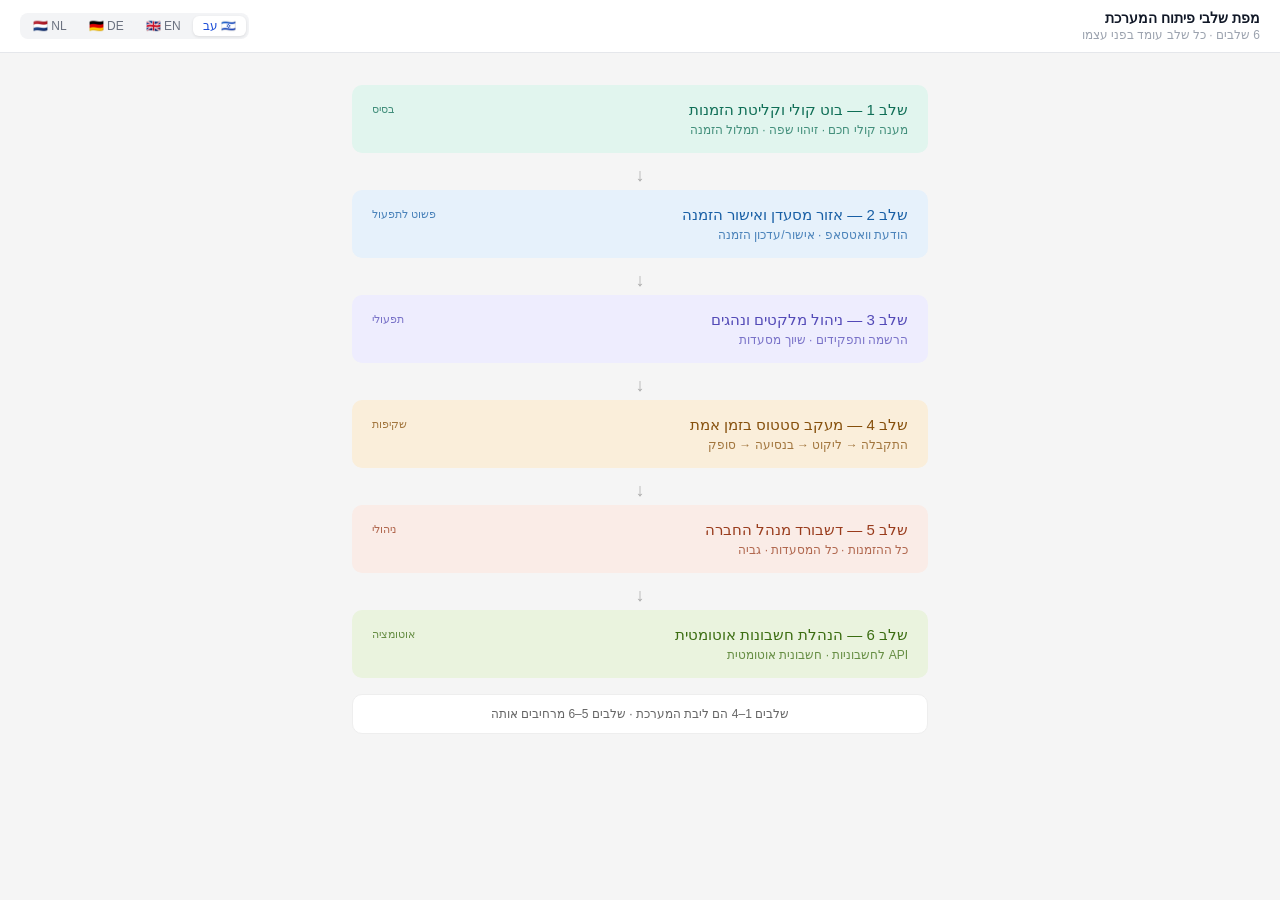
==== commit 7e014226: "Refactor phases overview HTML structure and styles" ====
--- a/mockups/01_phases_overview.html
+++ b/mockups/01_phases_overview.html
@@ -1,65 +1,74 @@
 <!DOCTYPE html>
 <html lang="he" dir="rtl">
 <head>
-    <meta charset="UTF-8">
-    <meta name="viewport" content="width=device-width, initial-scale=1.0">
-    <title>Smart Order System — Phases</title>
-    <link rel="stylesheet" href="i18n.css">
-    <style>
-        body { font-family: Arial, sans-serif; background: #f5f5f5; margin: 0; padding-top: 60px; }
-        .content { padding: 2rem; max-width: 640px; margin: 0 auto; }
-        h2 { font-size: 20px; font-weight: 500; margin-block-end: 4px; }
-        .subtitle { font-size: 13px; color: #666; margin-block-end: 24px; }
-        .phase { border-radius: 10px; padding: 16px 20px; margin-block-end: 12px; cursor: pointer; transition: opacity .15s; position: relative; }
-        .phase:hover { opacity: .85; }
-        .phase-title { font-size: 15px; font-weight: 500; margin-block-end: 4px; }
-        .phase-sub { font-size: 12px; opacity: .75; }
-        .phase-tag { position: absolute; top: 12px; left: 20px; font-size: 10px; font-weight: bold; text-transform: uppercase; opacity: 0.8; }
-        [dir="ltr"] .phase-tag { left: auto; right: 20px; }
-        .arrow { text-align: center; color: #aaa; font-size: 18px; margin: 4px 0; }
-        .p1 { background: #e1f5ee; color: #065f46; }
-        .p2 { background: #fef3c7; color: #92400e; }
-        .p3 { background: #dbeafe; color: #1e40af; }
-        .p4 { background: #ede9fe; color: #5b21b6; }
-        .p5 { background: #f3f4f6; color: #374151; }
-        .legend { margin-block-start: 16px; background: #fff; border-radius: 10px; padding: 12px 16px; font-size: 12px; color: #666; text-align: center; border: 1px solid #eee; }
-    </style>
+<meta charset="UTF-8">
+<meta name="viewport" content="width=device-width, initial-scale=1.0">
+<title>Smart Order System — Phases</title>
+<link rel="stylesheet" href="i18n.css">
+<style>
+  body { font-family: Arial, sans-serif; background: #f5f5f5; margin: 0; }
+  .content { padding: 2rem; max-width: 640px; margin: 0 auto; }
+  h2 { font-size: 20px; font-weight: 500; margin-block-end: 4px; }
+  .subtitle { font-size: 13px; color: #666; margin-block-end: 24px; }
+  .phase { border-radius: 10px; padding: 16px 20px; margin-block-end: 12px; cursor: pointer; transition: opacity .15s; }
+  .phase:hover { opacity: .85; }
+  .phase-title { font-size: 15px; font-weight: 500; margin-block-end: 4px; }
+  .phase-sub { font-size: 12px; opacity: .75; }
+  .arrow { text-align: center; color: #aaa; font-size: 18px; margin-block: 4px; }
+  .p1 { background: #e1f5ee; color: #0f6e56; }
+  .p2 { background: #e6f1fb; color: #185fa5; }
+  .p3 { background: #eeedfe; color: #534ab7; }
+  .p4 { background: #faeeda; color: #854f0b; }
+  .p5 { background: #faece7; color: #993c1d; }
+  .p6 { background: #eaf3de; color: #3b6d11; }
+  .legend { margin-block-start: 16px; background: #fff; border-radius: 10px; padding: 12px 16px; font-size: 12px; color: #666; text-align: center; border: 1px solid #eee; }
+</style>
 </head>
 <body>
+<script src="translations.js"></script>
+<script>
+  document.addEventListener('DOMContentLoaded', function() {
+    buildPageHeader({ titleKey: 'phases_title', subtitleKey: 'phases_sub' });
+  });
+</script>
+
 <div class="content">
-    <h2 data-i18n="header_title">מערכת חכמה לניהול הזמנות</h2>
-    <p class="subtitle" data-i18n="header_subtitle">תהליכי עבודה ומחזור חיים של הזמנה</p>
-    <div class="phase p1" onclick="window.location.href='02_restaurant_screens.html'">
-        <span class="phase-tag" data-i18n="tag_setup">הקמה</span>
-        <div class="phase-title" data-i18n="phase1_title">שלב 1 — הקמה וניהול קטלוג</div>
-        <div class="phase-sub" data-i18n="phase1_sub">הגדרת מוצרים · תמחור · קטלוג דיגיטלי</div>
-    </div>
-    <div class="arrow">↓</div>
-    <div class="phase p2" onclick="window.location.href='02_restaurant_screens.html'">
-        <span class="phase-tag" data-i18n="tag_rest">לקוח</span>
-        <div class="phase-title" data-i18n="phase2_title">שלב 2 — אזור מסעדן ואישור הזמנה</div>
-        <div class="phase-sub" data-i18n="phase2_sub">הודעת וואטסאפ · אישור/עדכון הזמנה</div>
-    </div>
-    <div class="arrow">↓</div>
-    <div class="phase p3" onclick="window.location.href='04_picker_driver_dashboard.html'">
-        <span class="phase-tag" data-i18n="tag_ops">תפעולי</span>
-        <div class="phase-title" data-i18n="phase3_title">שלב 3 — ניהול מלקטים ונהגים</div>
-        <div class="phase-sub" data-i18n="phase3_sub">הרשמה ותפקידים · שיוך מסעדות</div>
-    </div>
-    <div class="arrow">↓</div>
-    <div class="phase p4" onclick="window.location.href='02_restaurant_screens.html'">
-        <span class="phase-tag" data-i18n="tag_transparent">שקיפות</span>
-        <div class="phase-title" data-i18n="phase4_title">שלב 4 — מעקב סטטוס בזמן אמת</div>
-        <div class="phase-sub" data-i18n="phase4_sub">התקבלה ← ליקוט ← בנסיעה ← סופק</div>
-    </div>
-    <div class="arrow">↓</div>
-    <div class="phase p5" onclick="window.location.href='05_manager_dashboard.html'">
-        <span class="phase-tag" data-i18n="tag_mgmt">ניהולי</span>
-        <div class="phase-title" data-i18n="phase5_title">שלב 5 — דשבורד מנהל וחשבוניות</div>
-        <div class="phase-sub" data-i18n="phase5_sub">ניתוח נתונים · היסטוריית חשבוניות</div>
-    </div>
-    <div class="legend" data-i18n="legend_text">שלבים 1–4 הם ליבת המערכת · שלבים 5–6 מרחיבים אותה</div>
+  <div class="phase p1">
+    <span class="phase-tag" data-i18n="tag_base">בסיס</span>
+    <div class="phase-title" data-i18n="phase1_title">שלב 1 — בוט קולי וקליטת הזמנות</div>
+    <div class="phase-sub"  data-i18n="phase1_sub">מענה קולי חכם · זיהוי שפה · תמלול הזמנה</div>
+  </div>
+  <div class="arrow">↓</div>
+  <div class="phase p2">
+    <span class="phase-tag" data-i18n="tag_simple">פשוט לתפעול</span>
+    <div class="phase-title" data-i18n="phase2_title">שלב 2 — אזור מסעדן ואישור הזמנה</div>
+    <div class="phase-sub"  data-i18n="phase2_sub">הודעת וואטסאפ · אישור/עדכון הזמנה</div>
+  </div>
+  <div class="arrow">↓</div>
+  <div class="phase p3">
+    <span class="phase-tag" data-i18n="tag_ops">תפעולי</span>
+    <div class="phase-title" data-i18n="phase3_title">שלב 3 — ניהול מלקטים ונהגים</div>
+    <div class="phase-sub"  data-i18n="phase3_sub">הרשמה ותפקידים · שיוך מסעדות</div>
+  </div>
+  <div class="arrow">↓</div>
+  <div class="phase p4">
+    <span class="phase-tag" data-i18n="tag_transparent">שקיפות</span>
+    <div class="phase-title" data-i18n="phase4_title">שלב 4 — מעקב סטטוס בזמן אמת</div>
+    <div class="phase-sub"  data-i18n="phase4_sub">התקבלה → ליקוט → בנסיעה → סופק</div>
+  </div>
+  <div class="arrow">↓</div>
+  <div class="phase p5">
+    <span class="phase-tag" data-i18n="tag_mgmt">ניהולי</span>
+    <div class="phase-title" data-i18n="phase5_title">שלב 5 — דשבורד מנהל החברה</div>
+    <div class="phase-sub"  data-i18n="phase5_sub">כל ההזמנות · כל המסעדות · גביה</div>
+  </div>
+  <div class="arrow">↓</div>
+  <div class="phase p6">
+    <span class="phase-tag" data-i18n="tag_auto">אוטומציה</span>
+    <div class="phase-title" data-i18n="phase6_title">שלב 6 — הנהלת חשבונות אוטומטית</div>
+    <div class="phase-sub"  data-i18n="phase6_sub">API לחשבוניות · חשבונית אוטומטית</div>
+  </div>
+  <div class="legend" data-i18n="legend_text">שלבים 1–4 הם ליבת המערכת · שלבים 5–6 מרחיבים אותה</div>
 </div>
-<script src="translations.js"></script>
 </body>
 </html>
